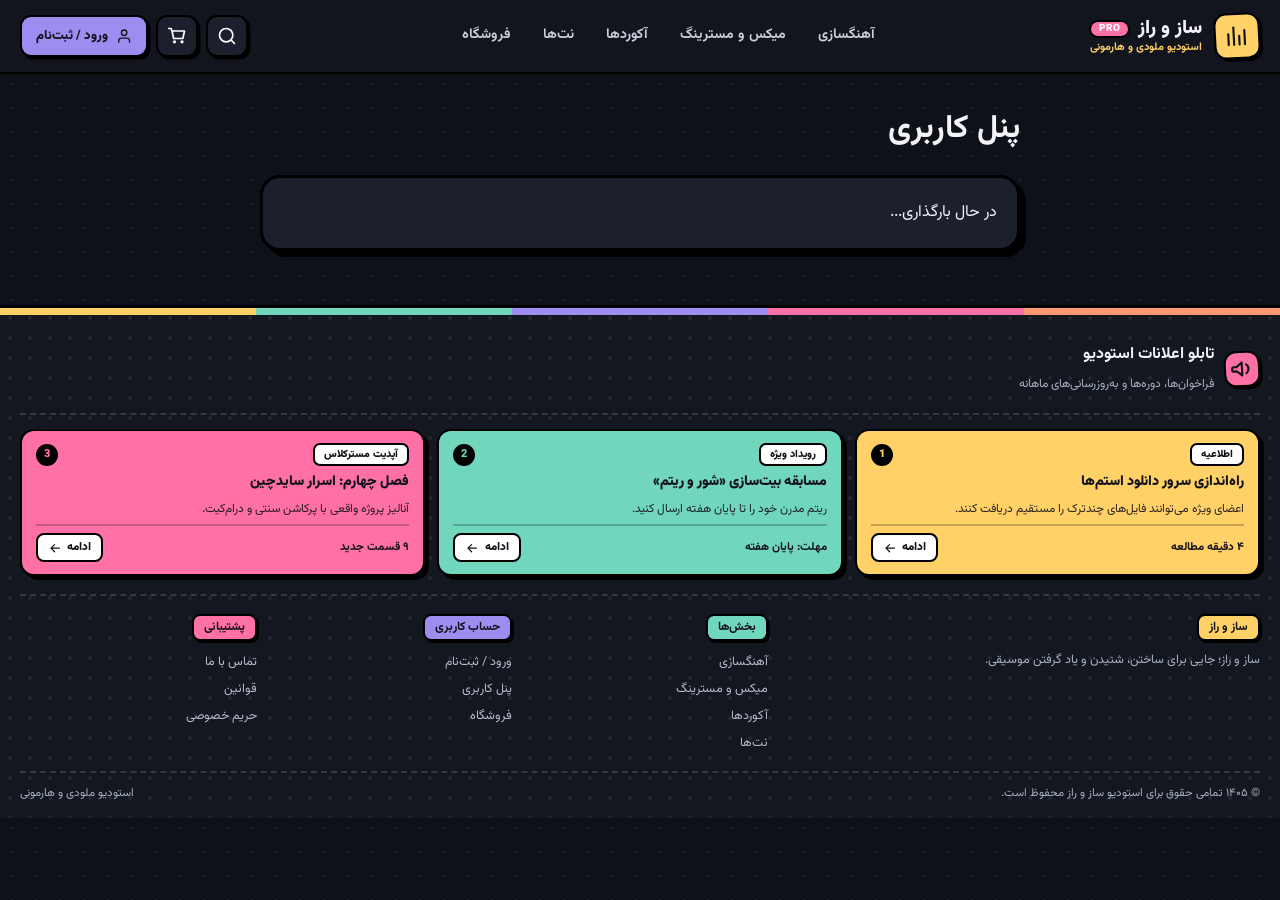
==== account/panel/index.html @ 7be117ed "Create index.html" ====
<!DOCTYPE html>
<html lang="fa" dir="rtl"><head><meta charset="utf-8"><meta name="viewport" content="width=device-width,initial-scale=1,viewport-fit=cover">
<title>پنل کاربری | ساز و راز</title><meta name="robots" content="noindex,nofollow"><meta name="theme-color" content="#0e1118">
<link rel="icon" href="/assets/favicon.svg">
<link rel="preload" href="/assets/fonts/Vazirmatn.woff2" as="font" type="font/woff2" crossorigin>
<link rel="stylesheet" href="/assets/theme.css"><style id="cfg"></style></head>
<body class="t-mix"><a class="skip" href="#main">پرش به محتوا</a>
<div id="hdr"></div>
<main id="main" class="wrap">
<div class="pg">
<div class="pg-h"><h1>پنل کاربری</h1></div>
<div id="app"><div class="box">در حال بارگذاری...</div></div>
</div>
</main>
<div id="ftr"></div>
<noscript><p style="padding:20px;text-align:center">برای استفاده از این صفحه، جاوااسکریپت را فعال کنید.</p></noscript>
<script src="/assets/render.js"></script>
<script src="/assets/shell.js" data-active="/account/"></script>
<script src="/assets/panel.js" defer></script>
</body></html>
---- assets/theme.css ----
/* ساز و راز — theme.css | RTL, responsive, 5 themes, zero frameworks */
@font-face{font-family:'Vazirmatn';src:url(/assets/fonts/Vazirmatn.woff2) format('woff2'),url(/assets/fonts/Vazirmatn.ttf) format('truetype');font-weight:100 900;font-display:swap}
@font-face{font-family:'Lalezar';src:url(/assets/fonts/Lalezar.woff2) format('woff2'),url(/assets/fonts/Lalezar-Regular.ttf) format('truetype');font-weight:400;font-display:swap}
:root{
  --bg:#0e1118;--card:#1b202c;--ink:#000;--text:#f4f3f7;--muted:#a9b0c0;--tx:#14121a;
  --r:16px;--sh:5px;--shc:#000;
  --fh:'Vazirmatn',Tahoma,system-ui,sans-serif;--fb:'Vazirmatn',Tahoma,system-ui,sans-serif;
  --c-compose:#ffd166;--c-mix:#70d6bc;--c-chords:#9d8df1;--c-sheets:#ff70a6;--c-extra:#ff9770;
  --tc:var(--c-compose)
}
*{box-sizing:border-box;margin:0;padding:0}
html{scroll-behavior:smooth;-webkit-text-size-adjust:100%}
body{font-family:var(--fb);background:var(--bg);color:var(--text);line-height:1.85;min-height:100vh;overflow-x:hidden}
body.dots{background-image:radial-gradient(rgba(255,255,255,.09) 1.5px,transparent 1.5px);background-size:24px 24px}
h1,h2,h3,h4,.btn,.brand b{font-family:var(--fh)}
a{color:inherit;text-decoration:none}
img{max-width:100%;height:auto;display:block}
button{font:inherit;cursor:pointer;color:inherit}
:focus-visible{outline:3px solid var(--tc);outline-offset:3px}
.wrap{max-width:1280px;margin:0 auto;padding:0 20px}
.skip{position:absolute;top:-60px;right:10px;background:var(--tc);color:var(--tx);padding:8px 14px;border-radius:8px;z-index:100}
.skip:focus{top:10px}
.ic{width:1.25em;height:1.25em;fill:none;stroke:currentColor;stroke-width:2;stroke-linecap:round;stroke-linejoin:round;flex:none}

/* themes (5) — each section/page just adds t-xxx */
.t-compose{--tc:var(--c-compose)}.t-mix{--tc:var(--c-mix)}.t-chords{--tc:var(--c-chords)}.t-sheets{--tc:var(--c-sheets)}.t-extra{--tc:var(--c-extra)}

/* buttons */
.btn{display:inline-flex;align-items:center;gap:8px;padding:10px 18px;border-radius:12px;border:2.5px solid var(--ink);background:var(--tc);color:var(--tx);font-weight:800;font-size:14px;box-shadow:3px 3px 0 var(--shc);transition:transform .12s,box-shadow .12s}
.btn:hover{transform:translate(1px,1px);box-shadow:2px 2px 0 var(--shc)}
.btn:active{transform:translate(3px,3px);box-shadow:0 0 0 var(--shc)}
.btn-w{background:#fff}
.btn-dark{background:var(--card);color:var(--text)}

/* header */
.hdr{position:sticky;top:0;z-index:50;background:rgba(20,21,31,.94);backdrop-filter:blur(10px);-webkit-backdrop-filter:blur(10px);border-bottom:2.5px solid var(--ink)}
.hdr-in{display:flex;align-items:center;justify-content:space-between;gap:14px;height:72px}
.brand{display:flex;align-items:center;gap:12px}
.logo{width:46px;height:46px;border-radius:12px;background:var(--c-compose);color:var(--tx);border:2.5px solid var(--ink);box-shadow:2.5px 2.5px 0 var(--shc);display:grid;place-items:center;transform:rotate(-3deg);transition:transform .2s}
.brand:hover .logo{transform:rotate(3deg)}
.logo .ic{width:26px;height:26px}
.bt{display:flex;flex-direction:column;line-height:1.25}
.bt b{font-size:19px;font-weight:900;display:flex;align-items:center;gap:8px}
.bt b i{font-style:normal;font-size:10px;background:var(--c-sheets);color:#fff;padding:1px 8px;border-radius:99px;border:2px solid var(--ink)}
.bt small{font-size:11px;color:var(--c-compose);font-weight:700}
.nav{display:flex;gap:4px;align-items:center}
.nav a{padding:8px 12px;border-radius:10px;font-weight:700;font-size:14px;color:#c9cdd8;border:2px solid transparent;transition:.15s}
.nav a:hover{color:#fff;border-color:var(--tc)}
.nav a.on{background:var(--tc);color:var(--tx);border-color:var(--ink);box-shadow:2px 2px 0 var(--shc)}
.hdr-act{display:flex;align-items:center;gap:8px}
.ib{width:42px;height:42px;border-radius:11px;background:var(--card);border:2.5px solid var(--ink);box-shadow:2.5px 2.5px 0 var(--shc);display:grid;place-items:center;color:#fff;position:relative}
.ib:hover{background:#262c3b}
.auth{display:flex;align-items:center;gap:8px;padding:0 14px;height:42px;border-radius:11px;background:var(--c-chords);color:var(--tx);border:2.5px solid var(--ink);box-shadow:2.5px 2.5px 0 var(--shc);font-weight:800;font-size:13px;white-space:nowrap}
.auth.in{background:var(--c-mix)}
.auth .av{width:24px;height:24px;border-radius:50%;background:#fff;border:2px solid var(--ink);display:grid;place-items:center;font-size:12px;font-weight:900}
.burger{display:none}

/* hero */
.hero{margin:18px 0 6px;border:3px solid var(--ink);border-radius:calc(var(--r) + 6px);background:var(--c-compose);color:var(--tx);padding:28px 32px;position:relative;overflow:hidden;box-shadow:6px 6px 0 var(--shc)}
.hero::before{content:'';position:absolute;inset:0;background-image:radial-gradient(rgba(0,0,0,.18) 2.5px,transparent 2.5px);background-size:22px 22px;pointer-events:none}
.sh{position:absolute;z-index:0;border:3px solid var(--ink);pointer-events:none}
.sh.a{width:170px;height:170px;border-radius:50%;background:var(--c-sheets);top:-50px;left:-50px}
.sh.b{width:130px;height:130px;background:var(--c-mix);bottom:-55px;right:28%;transform:rotate(12deg)}
.sh.c{width:60px;height:60px;border-radius:10px;background:var(--c-chords);top:26px;left:34%;transform:rotate(45deg)}
.hero-in{position:relative;z-index:1;display:grid;grid-template-columns:7fr 5fr;gap:24px;align-items:center}
.eyebrow{display:inline-flex;align-items:center;gap:8px;background:#fff;border:2.5px solid var(--ink);padding:3px 16px;border-radius:99px;font-weight:800;font-size:13px;box-shadow:2.5px 2.5px 0 var(--shc);transform:rotate(-1deg)}
.eyebrow::before{content:'';width:10px;height:10px;border-radius:50%;background:var(--c-sheets);animation:pulse 1.6s infinite}
.hero h1{font-size:clamp(24px,3.6vw,40px);line-height:1.35;font-weight:900;margin:10px 0}
.hl{display:inline-block;background:var(--c-sheets);color:#fff;padding:0 14px;border-radius:10px;border:2.5px solid var(--ink);box-shadow:4px 4px 0 var(--ink);transform:rotate(-1deg);margin-top:6px}
.hero p{font-size:15px;font-weight:600;max-width:620px;line-height:1.9}
.hero-btns{display:flex;gap:10px;flex-wrap:wrap;margin-top:14px}
.hero .btn{background:var(--c-sheets);color:#fff;padding:9px 18px;font-size:14px;box-shadow:4px 4px 0 var(--ink)}
.hero .btn.alt{background:#fff;color:var(--tx)}
.deck{background:#1b202c;color:var(--text);border:3px solid var(--ink);border-radius:18px;padding:14px;box-shadow:5px 5px 0 var(--ink);transform:rotate(1deg);transition:transform .25s}
.deck:hover{transform:rotate(0)}
.deck-top{display:flex;justify-content:space-between;align-items:center;padding-bottom:8px;margin-bottom:8px;border-bottom:2px solid rgba(255,255,255,.14)}
.dots3{display:flex;gap:6px}.dots3 i{width:13px;height:13px;border-radius:50%;border:1.5px solid var(--ink)}
.dots3 i:nth-child(1){background:var(--c-sheets)}.dots3 i:nth-child(2){background:var(--c-compose)}.dots3 i:nth-child(3){background:var(--c-mix)}
.deck-top span{font-size:11px;font-weight:800;color:var(--c-compose);background:rgba(0,0,0,.4);padding:3px 10px;border-radius:7px}
.eq{display:flex;align-items:flex-end;gap:6px;height:76px;background:#11141c;border:2px solid var(--ink);border-radius:12px;padding:12px}
.eq i{flex:1;height:var(--h);border-radius:4px 4px 0 0;border-top:2px solid var(--ink);animation:eqb 1.6s ease-in-out infinite;animation-delay:var(--d)}
.eq i:nth-child(4n+1){background:var(--c-sheets)}.eq i:nth-child(4n+2){background:var(--c-mix)}.eq i:nth-child(4n+3){background:var(--c-compose)}.eq i:nth-child(4n){background:var(--c-chords)}
.now{display:flex;align-items:center;gap:12px;background:#242b3b;border:2px solid var(--ink);border-radius:12px;padding:8px;margin-top:10px}
.now .logo{width:38px;height:38px;transform:none;box-shadow:none}
.now div{flex:1;min-width:0;line-height:1.5}.now b{display:block;font-size:14px}.now small{font-size:12px;color:var(--c-mix)}
.quick{display:grid;grid-template-columns:repeat(4,1fr);gap:12px;margin-top:20px;padding-top:16px;border-top:2px solid rgba(0,0,0,.2);position:relative;z-index:1}
.q{display:flex;align-items:center;gap:10px;background:#fff;border:2.5px solid var(--ink);border-radius:14px;padding:9px 11px;box-shadow:3px 3px 0 var(--ink);transition:transform .15s}
.q:hover{transform:translateY(-3px)}
.q .qi{width:38px;height:38px;border-radius:11px;border:2.5px solid var(--ink);background:var(--tc);display:grid;place-items:center;flex:none}
.q b{display:block;font-size:14px;line-height:1.4}.q small{font-size:12px;color:#5b5663}

/* sections + cards */
main>*:not(.hero-wrap){margin-top:0}
.sec{margin-top:56px;scroll-margin-top:90px}
.sec-h{display:flex;align-items:center;justify-content:space-between;gap:14px;padding-bottom:16px;border-bottom:3px solid var(--tc);margin-bottom:24px;flex-wrap:wrap}
.sec-t{display:flex;align-items:center;gap:14px}
.sec-i{width:52px;height:52px;border-radius:14px;background:var(--tc);color:var(--tx);border:3px solid var(--ink);box-shadow:3px 3px 0 var(--shc);display:grid;place-items:center;transform:rotate(-3deg)}
.sec-i .ic{width:26px;height:26px}
.sec h2{font-size:clamp(19px,2.6vw,28px);font-weight:900;line-height:1.5;display:flex;align-items:center;gap:10px;flex-wrap:wrap}
.tag{font-size:11px;background:var(--tc);color:var(--tx);border:2px solid var(--ink);padding:0 10px;border-radius:7px;font-weight:900}
.sec-t p{font-size:13px;color:var(--muted)}
.grid{display:grid;grid-template-columns:repeat(3,1fr);gap:24px}
.card{position:relative;background:var(--card);border:3px solid var(--ink);border-radius:calc(var(--r) + 4px);padding:18px;box-shadow:var(--sh) var(--sh) 0 var(--shc);display:flex;flex-direction:column;gap:14px;transition:transform .2s,box-shadow .2s}
.card:hover{transform:translateY(-4px);box-shadow:var(--sh) calc(var(--sh) + 3px) 0 var(--tc)}
.thumb{position:relative;aspect-ratio:16/9;border-radius:var(--r);overflow:hidden;border:2.5px solid var(--ink);background:var(--tc)}
.thumb img{width:100%;height:100%;object-fit:cover}
.ph{width:100%;height:100%;display:grid;place-items:center;color:var(--tx);background-image:radial-gradient(rgba(0,0,0,.22) 1.5px,transparent 1.5px);background-size:16px 16px}
.ph .ic{width:56px;height:56px;opacity:.85}
.chip{position:absolute;top:10px;right:10px;background:var(--tc);color:var(--tx);font-weight:900;font-size:11px;padding:2px 10px;border-radius:8px;border:2px solid var(--ink);box-shadow:2px 2px 0 var(--shc)}
.meta{position:absolute;bottom:10px;left:10px;background:rgba(14,17,24,.82);color:#fff;font-size:11px;padding:1px 9px;border-radius:7px}
.chord{display:flex;align-items:center;justify-content:space-between;gap:10px;aspect-ratio:16/9;padding:16px;border-radius:var(--r);border:2.5px solid var(--ink);background:#232135;background-image:radial-gradient(rgba(255,255,255,.12) 1.5px,transparent 1.5px);background-size:16px 16px;position:relative}
.chord b{font-family:var(--fh);font-size:34px;font-weight:900;color:var(--tc);line-height:1.2;direction:ltr}
.chord small{font-size:12px;color:#d6d9e3;display:block}
.card h3{font-size:16px;line-height:1.7;font-weight:800}
.card p{font-size:13px;color:var(--muted);line-height:1.9;display:-webkit-box;-webkit-line-clamp:2;-webkit-box-orient:vertical;overflow:hidden}
.stretch::after{content:'';position:absolute;inset:0;border-radius:inherit}
.cta{margin-top:auto;display:flex;align-items:center;justify-content:center;gap:8px;padding:10px;border-radius:12px;background:var(--tc);color:var(--tx);border:2.5px solid var(--ink);box-shadow:3px 3px 0 var(--shc);font-weight:800;font-size:13px}
.card-b{display:flex;flex-direction:column;gap:6px;flex:1}

/* banner */
.banner{margin-top:56px;background:var(--c-mix);color:var(--tx);border:3px solid var(--ink);border-radius:calc(var(--r) + 6px);padding:32px;box-shadow:6px 6px 0 var(--shc);display:flex;align-items:center;justify-content:space-between;gap:22px;flex-wrap:wrap;position:relative;overflow:hidden}
.banner::before{content:'';position:absolute;inset:0;background-image:radial-gradient(rgba(0,0,0,.16) 2.5px,transparent 2.5px);background-size:20px 20px;pointer-events:none}
.banner>*{position:relative}
.banner .logo{width:64px;height:64px;background:var(--c-sheets);color:#fff;border-radius:16px}
.banner h3{font-size:clamp(18px,2.4vw,26px);font-weight:900;line-height:1.5}
.banner p{font-weight:600;font-size:15px}
.banner .l{display:flex;align-items:center;gap:16px}
.banner .btn{background:#fff;padding:14px 26px;font-size:15px}

/* footer */
.ftr{margin-top:48px;background:#131720;background-image:radial-gradient(rgba(255,255,255,.07) 2px,transparent 2px);background-size:20px 20px;border-top:3px solid var(--ink);padding:26px 0 14px;position:relative}
.ftr::before{content:'';position:absolute;top:0;left:0;right:0;height:7px;background:linear-gradient(90deg,var(--c-compose) 0 20%,var(--c-mix) 0 40%,var(--c-chords) 0 60%,var(--c-sheets) 0 80%,var(--c-extra) 0)}
.ftr-h{display:flex;align-items:center;justify-content:space-between;gap:10px;padding:6px 0 14px;margin-bottom:14px;border-bottom:2px dashed rgba(255,255,255,.14);flex-wrap:wrap}
.ftr-h .l{display:flex;align-items:center;gap:10px}
.ftr-h .logo{width:36px;height:36px;background:var(--c-sheets)}
.ftr-h h3{font-size:16px}.ftr-h small{color:var(--muted);font-size:12px}
.ann{display:grid;grid-template-columns:repeat(3,1fr);gap:12px}
.an{background:var(--tc);color:var(--tx);border:2.5px solid var(--ink);border-radius:14px;padding:12px 14px;box-shadow:4px 4px 0 var(--shc);display:flex;flex-direction:column;gap:5px;position:relative;overflow:hidden;transition:transform .2s}
.an:hover{transform:translateY(-3px)}
.an .top{display:flex;justify-content:space-between;align-items:center}
.an .lbl{background:#fff;border:2px solid var(--ink);padding:0 9px;border-radius:7px;font-size:10.5px;font-weight:900}
.an .no{width:22px;height:22px;border-radius:50%;background:var(--ink);color:var(--tc);display:grid;place-items:center;font-size:11px;font-weight:900}
.an h4{font-size:14px;line-height:1.6;font-weight:900}
.an p{font-size:12px;line-height:1.7;opacity:.9;display:-webkit-box;-webkit-line-clamp:2;-webkit-box-orient:vertical;overflow:hidden}
.an .ft{display:flex;justify-content:space-between;align-items:center;margin-top:auto;padding-top:7px;border-top:2px solid rgba(0,0,0,.22);font-size:11.5px;font-weight:700}
.an .ft a{background:#fff;border:2px solid var(--ink);padding:2px 10px;border-radius:8px;font-weight:900;display:inline-flex;align-items:center;gap:5px}
.cols{display:grid;grid-template-columns:2fr 1fr 1fr 1fr;gap:18px;margin-top:18px;padding-top:16px;border-top:2px dashed rgba(255,255,255,.14)}
.cols h5{display:inline-block;font-size:12px;margin-bottom:8px;padding:0 10px;border:2px solid var(--ink);border-radius:8px;background:var(--c-compose);color:#14121a;box-shadow:2px 2px 0 #000}
.cols>div:nth-child(2) h5{background:var(--c-mix)}.cols>div:nth-child(3) h5{background:var(--c-chords)}.cols>div:nth-child(4) h5{background:var(--c-sheets)}
.cols a{display:block;color:#b6bccb;font-size:12.5px;padding:2px 0}.cols a:hover{color:var(--c-compose)}
.cols p{font-size:12.5px;line-height:1.8;color:var(--muted);max-width:380px}
.copy{margin-top:14px;padding-top:10px;border-top:2px dashed rgba(255,255,255,.14);display:flex;justify-content:space-between;gap:8px;flex-wrap:wrap;color:var(--muted);font-size:11.5px}

@keyframes pulse{50%{opacity:.35}}
@keyframes eqb{0%,100%{transform:scaleY(1)}50%{transform:scaleY(.55)}}
.eq i{transform-origin:bottom}
@media(prefers-reduced-motion:reduce){*{animation:none!important;transition:none!important}html{scroll-behavior:auto}}

/* tablet */
@media(max-width:1040px){
  .hero-in{grid-template-columns:1fr}.deck{max-width:460px}
  .quick{grid-template-columns:repeat(2,1fr)}
  .grid{grid-template-columns:repeat(2,1fr)}
  .ann{display:flex;overflow-x:auto;scroll-snap-type:x mandatory;gap:12px;padding:2px 2px 10px;scrollbar-width:none}.ann::-webkit-scrollbar{display:none}.an{flex:0 0 78%;scroll-snap-align:start}.cols{grid-template-columns:1fr 1fr}.cols>div:first-child{grid-column:1/-1}
}
/* mobile: nav drawer + horizontal card sliders */
@media(max-width:860px){
  .burger{display:grid}
  .nav{position:fixed;top:72px;right:0;left:0;flex-direction:column;align-items:stretch;background:#14151f;border-bottom:2.5px solid var(--ink);padding:14px 20px 20px;gap:8px;transform:translateY(-130%);transition:transform .25s;z-index:40;max-height:calc(100vh - 72px);overflow:auto}
  .nav.open{transform:none}
  .nav a{padding:12px 14px;border:2px solid rgba(255,255,255,.08);font-size:15px}
  .auth span.t{display:none}.auth{padding:0 10px}
  .bt small{display:none}
}
@media(max-width:700px){
  .wrap{padding:0 14px}
  .hero{padding:16px 14px}.hero-in{gap:14px}.eq{height:56px}.hero p{font-size:14px}
  .grid{display:flex;overflow-x:auto;scroll-snap-type:x mandatory;gap:16px;padding:6px 4px 14px;margin:0 -4px;scrollbar-width:none}
  .grid::-webkit-scrollbar{display:none}
  .grid .card{flex:0 0 80%;scroll-snap-align:start}
  .sec{margin-top:42px}.sec-i{width:44px;height:44px}
  .quick{grid-template-columns:1fr 1fr;gap:10px}.q{padding:9px;gap:8px}.q .qi{width:36px;height:36px}
  .banner{padding:22px 18px}
  .ib.hide-m{display:none}
}

/* ---- حساب کاربری / پنل / فروشگاه ---- */
.pg{padding:26px 0 6px;max-width:760px;margin:0 auto}.pg.wide{max-width:1100px}
.pg-h{margin-bottom:16px}.pg-h h1{font-size:clamp(22px,4vw,32px)}
.box{background:var(--card);border:3px solid var(--ink);border-radius:calc(var(--r) + 4px);padding:20px;box-shadow:6px 6px 0 var(--shc)}
.box+.box,#app>.box+.box{margin-top:20px}
.box h2{font-size:17px;margin-bottom:12px}
.muted{color:var(--muted);font-size:13px}
.tabs2{display:flex;gap:8px;margin-bottom:16px;flex-wrap:wrap}
.tabs2 button{padding:8px 16px;border-radius:11px;border:2.5px solid var(--ink);background:#262c3b;color:#cfd3de;font-weight:800;font-size:14px}
.tabs2 button[aria-selected=true]{background:var(--tc);color:var(--tx);box-shadow:3px 3px 0 var(--shc)}
.fm{display:grid;gap:14px}.fm[hidden]{display:none}
.fm label{display:grid;gap:5px;font-weight:700;font-size:13px}
.fm input:not([type=checkbox]),.fm textarea{width:100%;padding:11px 13px;border-radius:11px;border:2.5px solid var(--ink);background:#11141c;color:var(--text);font:inherit;font-size:15px}
.fm small{color:var(--muted);font-weight:500;font-size:12px;line-height:1.8}
.note-msg{display:none;padding:10px 14px;border:2.5px solid var(--ink);border-radius:11px;font-weight:700;font-size:14px;margin-bottom:12px}
.note-msg.show{display:block}.note-msg.err{background:#ff6b6b;color:#14121a}.note-msg.ok{background:var(--c-mix);color:#14121a}
.list{display:grid;gap:10px}
.li{border:2.5px solid var(--ink);background:#242b3b;border-radius:12px;padding:10px 14px;display:flex;justify-content:space-between;gap:10px;align-items:center;flex-wrap:wrap}
.li.unread{border-color:var(--c-compose)}
.st{display:inline-block;padding:1px 10px;border-radius:99px;border:2px solid var(--ink);font-size:12px;font-weight:900;color:#14121a;background:var(--c-compose)}
.st.approved{background:var(--c-mix)}.st.rejected{background:#ff6b6b}
.acts{display:flex;gap:10px;flex-wrap:wrap;margin-top:14px}
.modal{position:fixed;inset:0;background:rgba(0,0,0,.78);display:grid;place-items:center;z-index:300;padding:16px;overflow:auto}
.modal .box{max-width:460px;width:100%}.modal p{margin-bottom:6px;line-height:1.9}
.code{font-family:ui-monospace,Menlo,monospace;direction:ltr;text-align:center;font-size:20px;letter-spacing:1.5px;background:#000;color:var(--c-compose);border:2.5px dashed var(--c-compose);padding:12px;border-radius:12px;margin:12px 0;user-select:all;word-break:break-all}
.shop{display:grid;grid-template-columns:1fr 360px;gap:22px;align-items:start}
.prods{display:grid;grid-template-columns:repeat(auto-fill,minmax(230px,1fr));gap:18px}
.prod{background:var(--card);border:3px solid var(--ink);border-radius:calc(var(--r) + 2px);padding:16px;box-shadow:5px 5px 0 var(--shc);display:flex;flex-direction:column;gap:10px}
.prod h3{font-size:16px;line-height:1.7}.prod .price{font-weight:900;color:var(--c-extra);font-size:17px;margin-top:auto}
.cart{position:sticky;top:90px}.total{display:flex;justify-content:space-between;margin:12px 0;font-size:16px}
.cardinfo{display:grid;gap:8px;margin:10px 0 14px}
@media(max-width:860px){.shop{grid-template-columns:1fr}.cart{position:static}}
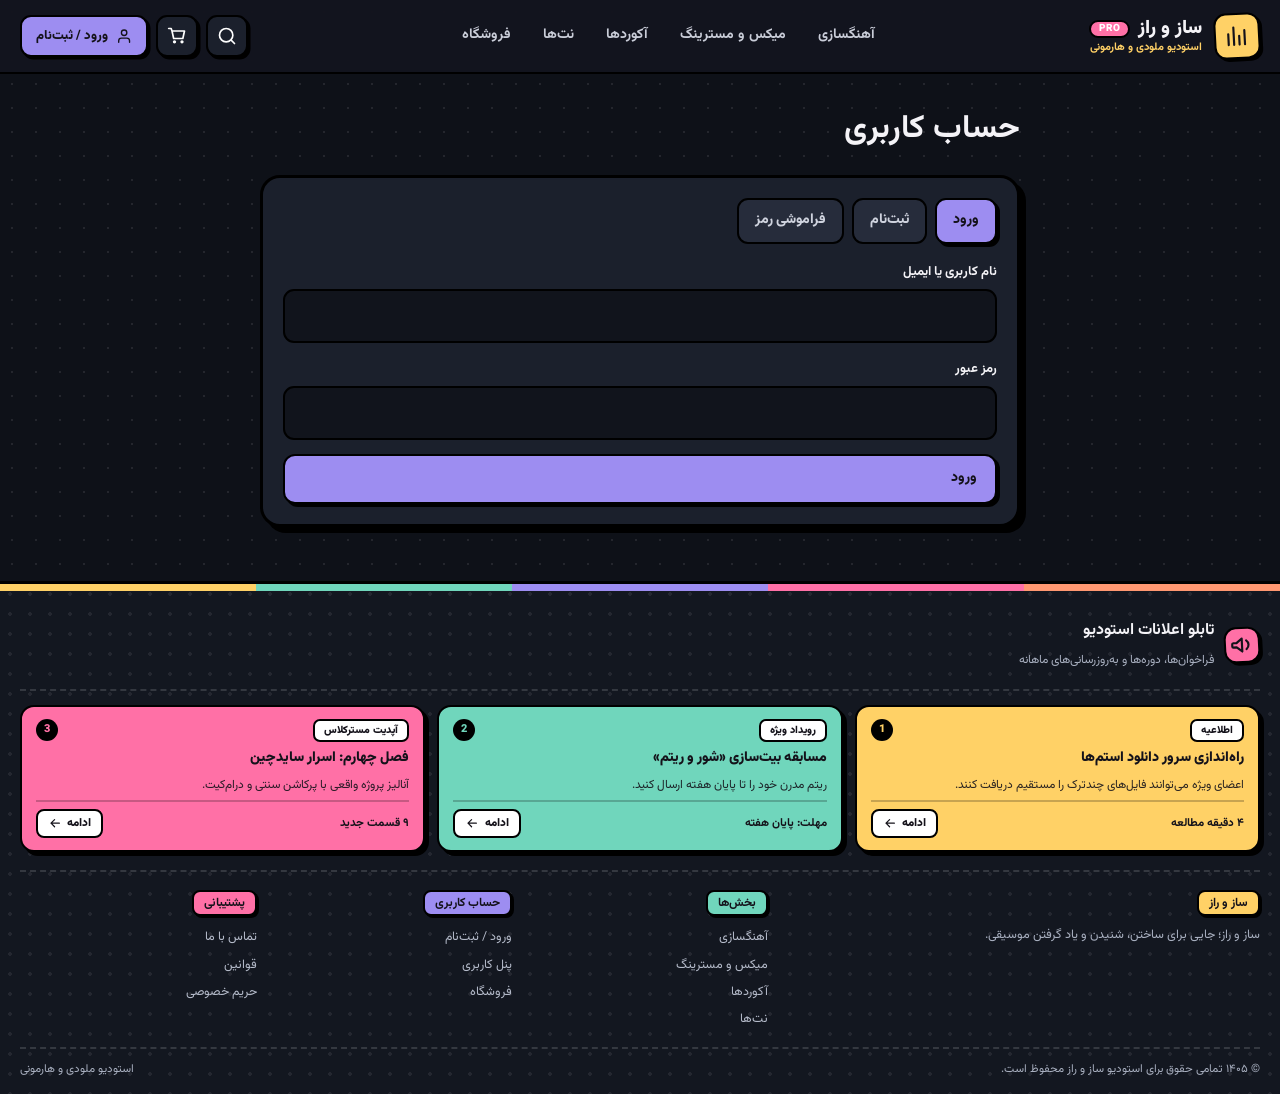
==== commit 06f11122: "Update index.html" ====
--- a/account/panel/index.html
+++ b/account/panel/index.html
@@ -7,8 +7,7 @@
 <body class="t-mix"><a class="skip" href="#main">پرش به محتوا</a>
 <div id="hdr"></div>
 <main id="main" class="wrap">
-<div class="pg">
-<div class="pg-h"><h1>پنل کاربری</h1></div>
+<div class="pg wide">
 <div id="app"><div class="box">در حال بارگذاری...</div></div>
 </div>
 </main>
--- a/assets/theme.css
+++ b/assets/theme.css
@@ -216,3 +216,96 @@
 .cart{position:sticky;top:90px}.total{display:flex;justify-content:space-between;margin:12px 0;font-size:16px}
 .cardinfo{display:grid;gap:8px;margin:10px 0 14px}
 @media(max-width:860px){.shop{grid-template-columns:1fr}.cart{position:static}}
+
+/* ---- صفحهٔ پست ---- */
+.art-wrap{max-width:820px;margin:0 auto;padding-top:20px}
+.crumbs{font-size:12.5px;color:var(--muted);display:flex;gap:6px;flex-wrap:wrap;margin-bottom:14px}.crumbs a:hover{color:var(--tc)}
+.art-h h1{font-size:clamp(24px,4.4vw,40px);line-height:1.5;margin:10px 0}
+.art-h .lead{font-size:16px;color:#d6d9e3;font-weight:600;line-height:2}
+.art-meta{display:flex;gap:14px;flex-wrap:wrap;color:var(--muted);font-size:13px;margin-top:10px}
+.art .chip{display:inline-block;background:var(--tc);color:var(--tx);border:2.5px solid var(--ink);padding:0 12px;border-radius:99px;font-weight:900;font-size:12px;box-shadow:2px 2px 0 var(--shc)}
+.cover{margin:20px 0;border:3px solid var(--ink);border-radius:calc(var(--r) + 4px);overflow:hidden;box-shadow:6px 6px 0 var(--shc);background:var(--card)}.cover img{width:100%}
+.toc{background:var(--card);border:3px solid var(--ink);border-radius:var(--r);padding:12px 18px;margin:18px 0;box-shadow:4px 4px 0 var(--shc)}.toc b{color:var(--tc)}.toc ol{margin:6px 22px 0;display:grid;gap:2px;font-size:14px}.toc a:hover{color:var(--tc)}
+.prose{font-size:17px;line-height:2.15}.prose>*+*{margin-top:18px}
+.prose h2{font-size:26px;line-height:1.7;margin-top:36px;padding-right:14px;border-right:6px solid var(--tc);scroll-margin-top:90px}
+.prose h3{font-size:20px;margin-top:26px;color:var(--tc);scroll-margin-top:90px}
+.prose a:not(.btn){color:var(--tc);text-decoration:underline;text-underline-offset:4px}
+.prose ul{padding-right:24px}.prose li{margin:4px 0}
+.fig img{border:3px solid var(--ink);border-radius:var(--r);box-shadow:5px 5px 0 var(--shc);width:100%}.fig figcaption{font-size:13px;color:var(--muted);text-align:center;margin-top:8px}
+.vid{position:relative;aspect-ratio:16/9;border:3px solid var(--ink);border-radius:var(--r);overflow:hidden;box-shadow:5px 5px 0 var(--shc);background:#000}.vid iframe{position:absolute;inset:0;width:100%;height:100%;border:0}
+.sc iframe{width:100%;height:166px;border:3px solid var(--ink);border-radius:var(--r);background:#fff}
+.hl-box{background:var(--tc);color:var(--tx);border:3px solid var(--ink);border-radius:var(--r);padding:16px 20px;font-weight:700;box-shadow:5px 5px 0 var(--shc);line-height:2}
+.dv{border:0;border-top:3px dashed rgba(255,255,255,.2);margin:30px 0}
+.aud{background:var(--card);border:3px solid var(--ink);border-radius:var(--r);padding:12px;box-shadow:4px 4px 0 var(--shc);display:grid;gap:8px}.aud audio{width:100%}
+.art-foot{display:flex;gap:10px;margin:26px 0;flex-wrap:wrap}
+.related{margin:34px 0}.related h2,.cm h2{font-size:20px;margin-bottom:12px}.cm{margin:30px 0 10px}
+.grid.v{grid-template-columns:repeat(auto-fill,minmax(250px,1fr))}
+.pbar{position:fixed;top:0;right:0;height:4px;background:var(--tc);width:0;z-index:99}
+.cm .li p{white-space:pre-wrap;margin:4px 0 0}
+@media(max-width:700px){.grid.v{display:grid;grid-template-columns:1fr;overflow:visible;margin:0;padding:0}.grid.v .card{flex:none}.prose{font-size:16px}.prose h2{font-size:22px}}
+
+/* ===== پنل کاربری (طراحی جدید) ===== */
+body.pn-on{padding-bottom:84px}
+.ic{display:inline-grid;place-items:center;flex:none}
+.pn-hero{background:var(--card);border:3px solid var(--ink);border-radius:calc(var(--r) + 6px);padding:18px;box-shadow:6px 6px 0 var(--shc);display:grid;gap:14px;position:relative;overflow:hidden}
+.pn-hero::before{content:'';position:absolute;width:140px;height:140px;border-radius:50%;background:var(--c-chords);opacity:.18;top:-60px;left:-50px;pointer-events:none}
+.pn-id{display:flex;align-items:center;gap:14px;position:relative}
+.pn-av{width:64px;height:64px;border-radius:18px;background:var(--c-compose);color:var(--tx);border:3px solid var(--ink);box-shadow:3px 3px 0 var(--shc);display:grid;place-items:center;font-size:28px;font-weight:900;position:relative;transform:rotate(-3deg);flex:none}
+.pn-pro{position:absolute;bottom:-9px;right:50%;transform:translateX(50%);font-style:normal;font-size:10px;font-weight:900;background:var(--c-sheets);color:#fff;border:2px solid var(--ink);border-radius:99px;padding:0 8px;line-height:1.6}
+.pn-who{min-width:0}.pn-who h1{font-size:22px;line-height:1.4}.pn-who .muted{font-size:12px;overflow:hidden;text-overflow:ellipsis;white-space:nowrap}
+.pn-sub{display:grid;gap:10px;background:#242b3b;border:2.5px solid var(--ink);border-radius:14px;padding:12px 14px;position:relative}
+.pn-subt{display:flex;align-items:center;gap:8px;flex-wrap:wrap}.pn-subt .ic{color:var(--c-compose)}.pn-subt span:last-child{font-size:12px;color:var(--muted);flex-basis:100%}
+.pn-bar{height:12px;background:#11141c;border:2px solid var(--ink);border-radius:99px;overflow:hidden}.pn-bar i{display:block;height:100%;background:var(--c-mix)}
+.pn-sub .btn{justify-self:start}
+.pn-mx{display:grid;grid-template-columns:repeat(3,1fr);gap:12px;margin:16px 0}
+.pn-m{background:var(--card);border:3px solid var(--ink);border-radius:16px;padding:12px 8px;box-shadow:4px 4px 0 var(--shc);display:grid;justify-items:center;gap:2px;color:var(--text);font:inherit;transition:transform .12s}
+.pn-m:active{transform:translate(3px,3px);box-shadow:0 0 0 var(--shc)}
+.pn-m .ic{color:var(--tc)}.pn-m b{font-size:22px;line-height:1.3}.pn-m small{font-size:11px;color:var(--muted)}
+.pn-lay{display:grid;gap:18px;align-items:start}
+.pn-tabs{display:none;gap:8px;margin-bottom:14px}
+.pn-tabs button{display:inline-flex;align-items:center;gap:7px;padding:8px 16px;border-radius:11px;border:2.5px solid var(--ink);background:#262c3b;color:#cfd3de;font:inherit;font-weight:800;font-size:14px;position:relative}
+.pn-tabs button[aria-selected=true]{background:var(--tc);color:var(--tx);box-shadow:3px 3px 0 var(--shc)}
+.pn-bd{font-style:normal;background:var(--c-sheets);color:#fff;border:2px solid var(--ink);border-radius:99px;font-size:10px;font-weight:900;min-width:19px;height:19px;display:grid;place-items:center;padding:0 4px;line-height:1}
+.pn-nav{position:fixed;bottom:0;right:0;left:0;z-index:60;display:grid;grid-template-columns:repeat(4,1fr);background:rgba(20,21,31,.97);border-top:3px solid var(--ink);padding:6px 6px calc(6px + env(safe-area-inset-bottom))}
+.pn-nav button{display:grid;justify-items:center;gap:1px;padding:5px 2px;border-radius:12px;color:#9aa1b3;font:inherit;font-size:11px;font-weight:800;position:relative;background:none;border:2.5px solid transparent}
+.pn-nav button.on{color:var(--tx);background:var(--tc);border-color:var(--ink);box-shadow:2px 2px 0 var(--shc)}
+.pn-nav .pn-bd{position:absolute;top:0;left:22%}
+.pn-c{padding:16px}.pn-side{display:none}
+.pn-grid{display:grid;grid-template-columns:repeat(auto-fill,minmax(210px,1fr));gap:14px}
+.pn-prod{background:#242b3b;border:2.5px solid var(--ink);border-radius:14px;padding:14px;display:grid;gap:10px;box-shadow:3px 3px 0 var(--shc)}
+.pn-pi{width:42px;height:42px;border-radius:11px;background:var(--c-mix);color:var(--tx);border:2.5px solid var(--ink);display:grid;place-items:center}
+.pn-empty{text-align:center;padding:26px 8px;display:grid;gap:12px;justify-items:center}
+.pn-acc{display:grid;gap:14px}.pn-acc .btn{justify-self:start}
+.pn-pad{padding:14px}
+.pn-sm{display:grid;gap:0;width:100%;text-align:right;padding:8px 10px;margin-top:8px;border-radius:11px;border:2.5px solid var(--ink);background:#242b3b;color:var(--text);font:inherit}
+.pn-sm.unread{border-color:var(--c-compose)}.pn-sm small{overflow:hidden;text-overflow:ellipsis;white-space:nowrap}
+.pn-help .btn{margin-top:8px}
+.sk{background:linear-gradient(90deg,#242b3b 25%,#2e3649 50%,#242b3b 75%);background-size:200% 100%;animation:sk 1.2s infinite;border-radius:10px;height:38px}.sk-r{height:56px;border:2.5px solid var(--ink);margin-bottom:10px}
+@keyframes sk{to{background-position:-200% 0}}
+/* پیام‌ها — چیدمان ایمیل */
+.mail{display:grid;gap:0}
+.mail .md{display:none}.mail.open .ml{display:none}.mail.open .md{display:block}
+.ml-h{padding-bottom:10px;border-bottom:2.5px solid var(--ink);margin-bottom:6px}
+.mi{display:grid;gap:3px;width:100%;text-align:right;padding:10px 12px;margin:8px 0;border-radius:12px;border:2.5px solid var(--ink);background:#242b3b;color:var(--text);font:inherit;position:relative}
+.mi.act{background:#2c3550;border-color:var(--tc)}.mi.unread{border-color:var(--c-compose)}
+.mi-t{display:flex;justify-content:space-between;gap:8px}.mi-t b{overflow:hidden;text-overflow:ellipsis;white-space:nowrap}.mi-t small{color:var(--muted);flex:none}
+.mi-s{font-size:12px;color:var(--muted);overflow:hidden;text-overflow:ellipsis;white-space:nowrap}.mi-k{background:var(--c-chords);color:var(--tx);border-radius:6px;padding:0 6px;font-weight:800;font-size:11px}
+.mi-dot{position:absolute;top:-5px;left:-5px;width:13px;height:13px;border-radius:50%;background:var(--c-sheets);border:2px solid var(--ink)}
+.tv-h{display:flex;align-items:center;gap:10px;padding-bottom:10px;border-bottom:2.5px solid var(--ink);margin-bottom:12px;flex-wrap:wrap}.tv-h h3{font-size:16px;flex:1;min-width:0}
+.pn-back{display:inline-flex;align-items:center;gap:4px;padding:6px 12px;border-radius:10px;border:2.5px solid var(--ink);background:#262c3b;color:var(--text);font:inherit;font-weight:800;font-size:13px}
+.tv-l{display:grid;gap:10px;margin-bottom:14px}
+.bb{max-width:88%;border:2.5px solid var(--ink);border-radius:14px;padding:9px 13px}.bb small{display:block;font-size:11px;opacity:.75}.bb p{white-space:pre-wrap;word-break:break-word;margin-top:2px}
+.bb.ad{background:#242b3b;justify-self:start;border-top-right-radius:4px}.bb.me{background:var(--c-mix);color:var(--tx);justify-self:end;border-top-left-radius:4px}
+.tv-f{gap:10px}.tv-f textarea{resize:vertical;min-height:80px}.tv-f .btn{justify-self:start}
+@media(min-width:900px){
+  body.pn-on{padding-bottom:0}
+  .pn-nav{display:none}.pn-tabs{display:flex}
+  .pn-hero{grid-template-columns:1fr minmax(280px,380px);align-items:center;padding:22px}
+  .pn-lay{grid-template-columns:1fr 300px}.pn-side{display:block}
+  .pn-side .box{padding:16px}.pn-side .box+.box{margin-top:16px}
+  .mail{grid-template-columns:300px 1fr;gap:16px}
+  .mail .md,.mail.open .md{display:block}.mail.open .ml{display:block}
+  .md{border-right:2.5px solid var(--ink);padding-right:16px}.pn-back{display:none}
+  .pn-ph{text-align:center;padding-top:60px}
+}
+.pn-who .muted{unicode-bidi:plaintext;text-align:start}
